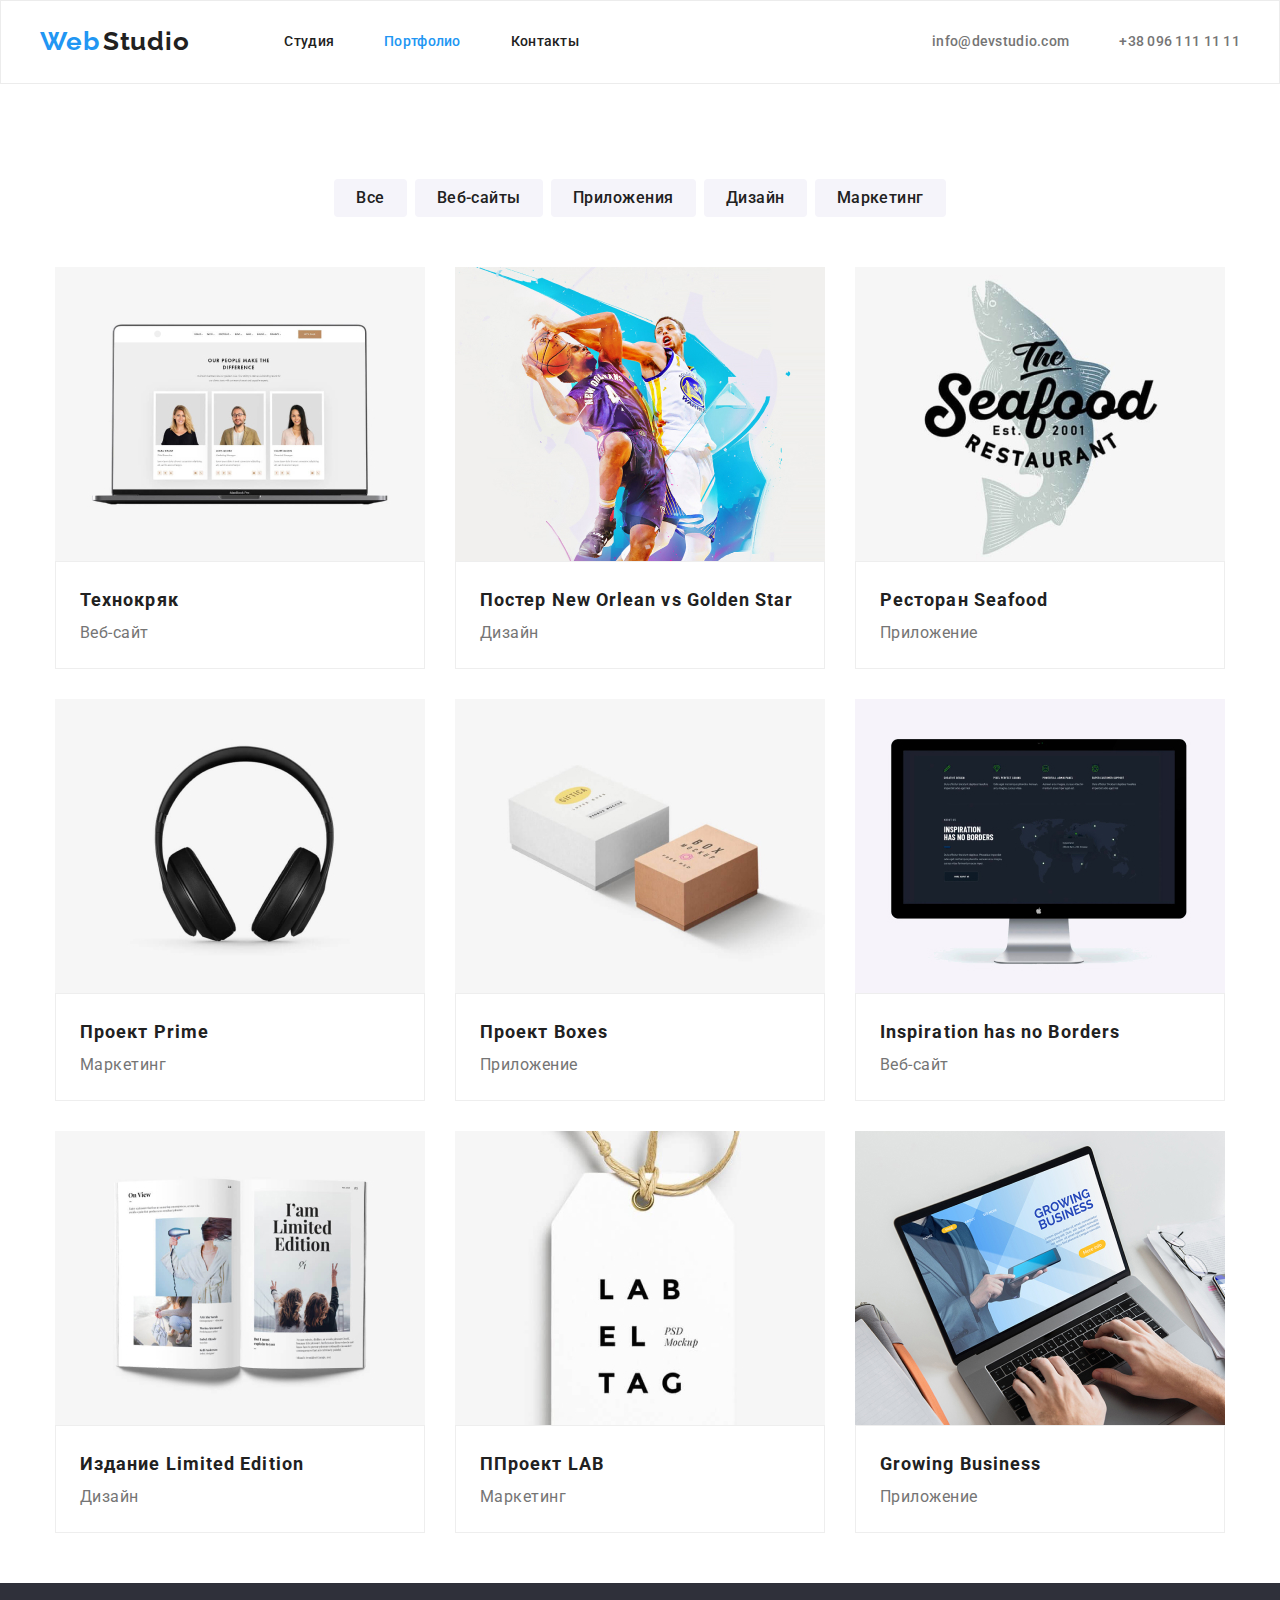
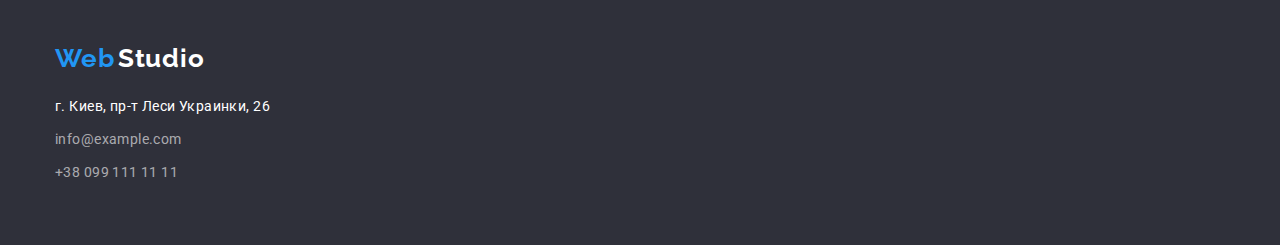
==== portfolio.html @ bc2faef5 "добавлен градиент на оверлее" ====
<!DOCTYPE html>
<html lang="ru">
<head>
    <meta charset="UTF-8">
    <meta http-equiv="X-UA-Compatible" content="IE=edge">
    <meta name="viewport" content="width=device-width, initial-scale=1.0">
    <title>Портфолио</title>
    <link rel="preconnect" href="https://fonts.gstatic.com"/>
    <link href="https://fonts.googleapis.com/css2?family=Roboto:wght@400;500;700;900&display=swap" rel="stylesheet"/>   
    <link rel="stylesheet" href="https://cdnjs.cloudflare.com/ajax/libs/modern-normalize/1.0.0/modern-normalize.min.css"/>
    <link rel="stylesheet" href="./css/styles.css"/>
</head>
<body>
  <header class="page-header">
    <!--Навигация-->
    <div class="container">
      <nav class="nav">
        <a href="" class="link logo"><span class="logo-span">Web</span> <span class="span-studio">Studio</span></a>
        <ul class="list menu">
          <li class="menu-item"><a class="link link-nav"  href="./index.html">Студия</a></li>
          <li class="menu-item"><a class="link link-nav active"  href="">Портфолио</a></li>
          <li class="menu-item"><a class="link link-nav"  href="">Контакты</a></li>
        </ul>
      </nav>
      <ul class="list menu cont-list">
        <li  class="menu-item"><a class="link cap-contact"  href="mailto:info@devstudio.com">info@devstudio.com</a></li>
        <li class="menu-item"><a class="link cap-contact"  href="tel:+380961111111">+38 096 111 11 11</a></li>
      </ul>
    </div>
  </header>
      <!--Секция кнопок-->
    <main>
      <section class="but-section section-foto">
        <div class="container">
          <ul class="list but">
            <li class="click-item"><button type="button" class="box click-bt click-but">Все</button></li>
            <li class="click-item"><button type="button" class="box click-bt click-but">Веб-сайты</button></li>
            <li class="click-item"><button type="button" class="box click-bt click-but">Приложения</button></li>
            <li class="click-item"><button type="button" class="box click-bt click-but">Дизайн</button></li>
            <li class="click-item"><button type="button" class="box click-bt click-but">Маркетинг</button></li>
          </ul>      
      <!--Секция фото 1-->        
          <ul class="list line-one">
              <li class="card-bg-portf">
                  <img src="./images/portfolio/section 1/img-1.jpg" width="370" height="294" alt="Технокряк">
                 <div class="box-car">
                    <h4 class="title-card">Технокряк</h4>
                    <p class="position-portf">Веб-сайт</p>
                 </div>
              </li>
              <li class="card-bg-portf">
                <img src="./images/portfolio/section 1/img-2.jpg" width="370" height="294" alt="Постер New Orlean vs Golden Star">
                <div class="box-car">
                  <h4 class="title-card">Постер New Orlean vs Golden Star</h4>
                  <p class="position-portf">Дизайн</p>
                </div>
              </li>
              <li class="card-bg-portf">
                <img src="./images/portfolio/section 1/img-3.jpg" width="370" height="294" alt="Ресторан Seafood">
                <div class="box-car">
                  <h4 class="title-card">Ресторан Seafood</h4>
                  <p class="position-portf">Приложение</p>
                </div>
              </li>       
      <!--Секция фото 2-->         
              <li class="card-bg-portf">
                  <img src="./images/portfolio/section 2/img-1.jpg" width="370" height="294" alt="Проект Prime">
                  <div class="box-car">
                    <h4 class="title-card">Проект Prime</h4>
                    <p class="position-portf">Маркетинг</p>
                  </div>
              </li>
              <li class="card-bg-portf">
                <img src="./images/portfolio/section 2/img-2.jpg" width="370" height="294" alt="Проект Boxes">
                <div class="box-car">
                  <h4 class="title-card">Проект Boxes</h4>
                  <p class="position-portf">Приложение</p>
                </div>
              </li>
              <li class="card-bg-portf">
                <img src="./images/portfolio/section 2/img-3.jpg" width="370" height="294" alt="Inspiration has no Borders">
                <div class="box-car">
                  <h4 lang="en" class="title-card">Inspiration has no Borders</h4>
                  <p class="position-portf">Веб-сайт</p>
                </div>
              </li>         
      <!--Секция фото 3-->        
              <li class="card-bg-portf">
                  <img src="./images/portfolio/section 3/img-1.jpg" width="370" height="294" alt="Издание Limited Edition">
                  <div class="box-car">
                    <h4 class="title-card">Издание Limited Edition</h4>
                    <p class="position-portf">Дизайн</p>
                  </div>
              </li>
              <li class="card-bg-portf">
                <img src="./images/portfolio/section 3/img-2.jpg" width="370" height="294" alt="Проект LAB">
                <div class="box-car">
                  <h4 class="title-card">ППроект LAB</h4>
                  <p class="position-portf">Маркетинг</p>
                </div>
              </li>
              <li class="card-bg-portf">
                <img src="./images/portfolio/section 3/img-3.jpg" width="370" height="294" alt="Growing Business">
                <div class="box-car">
                  <h4 lang="en" class="title-card">Growing Business</h4>
                  <p class="position-portf">Приложение</p>
                </div>
              </li>
          </ul>
        </div>
      </section>
    </main>
    <!--Адрес - контакты-->
    <footer class="footer-bg">
      <div class="container">
      <a href="" class="link"> <span class="logo-span">Web</span> <span class="span-withe">Studio</span></a>
        <address class="address">
          <ul class="list">
            <li class="city"><a class="link kiev"  href="">г. Киев, пр-т Леси Украинки, 26</a></li>
            <li class="mail"><a class="link footer-contact"  href="mailto:info@example.com">info@example.com</a></li>
            <li><a class="link footer-contact"  href="tel:+380991111111">+38 099 111 11 11</a></li>
          </ul>
        </address>
      </div>
      </footer> 
</body>
</html>
---- css/styles.css ----
@font-face {
    font-family: "Raleway";
    src:url(../fonts/raleway-v19-latin_cyrillic/raleway-v19-latin_cyrillic-700.woff) format('woff'),
    url(../fonts/raleway-v19-latin_cyrillic/raleway-v19-latin_cyrillic-700.woff2) format('woff2');
    font-weight: 700;
    font-style: normal;
    font-display: swap;
}
/*Обнуление стилей*/
html {
	box-sizing: border-box;
}
*,
*::after,
*::before {
	box-sizing: inherit;
}
h1,
h2,
h3,
h4,
h5,
h6,
p {
	margin-top: 0;
    margin-bottom: 0;
}
img {
    display: block;
    max-width: 100%;
    height: auto;
  }
:root {
    --main-text-color: #757575;
    --title-color: #212121;
    --accent-color: #2196F3;
    --alt-text-color: #FFFFFF;

    --line-bg: #FFFFFF; /* верхняя линия */
    --dark-bg: #2F303A; /* шапка + футер */
    --card-bg: #FFFFFF; /* карточки команды */
    --team--bg: #F5F4FA; /* шапка команды */
    --main-bg: #E5E5E5;
    

    --main-font: "Roboto", sans-serif; /* основной текст */
    --name-site: "Raleway", sans-serif; /* названия сайта */
}

body {
   font-family: var(--main-font);
   font-size: 14px;
   line-height: 1.71;
   letter-spacing: 0.03em;
   color: var(--main-text-color);
}
/*Общий контейнер для центрирования и ограничения контента по ширине*/
.container {
    width: 1200px;
    padding-left: 15px;
    padding-right: 15px;
    margin-left: auto;
    margin-right: auto;
}
/*Логотип*/
.logo-span {
    font-family: var(--name-site);
    font-weight: bold;
    font-size: 26px;
    line-height: 1.19;
    letter-spacing: 0.03em;
    color: var(--accent-color);
}
.span-studio {
    font-family: var(--name-site);
    font-weight: bold;
    font-size: 26px;
    line-height: 1.19;
    letter-spacing: 0.03em;
    color: var(--title-color);
}
.span-withe {
    font-family: var(--name-site);
    font-weight: bold;
    font-size: 26px;
    line-height: 1.19;
    letter-spacing: 0.03em;
    color: var(--alt-text-color);
}
/* сброс цвета ссылок и подчёркивания */
.link {
    color: inherit;
    text-decoration: none;
}
/* подсветка ссылок и кнопок */
.link:hover,
.link:focus {
    color: var(--accent-color);
}

.link-nav {
    font-weight: 500;
    line-height: 1.14;
    letter-spacing: 0.02em;
    color: var(--title-color);
}
/*Почта Телефон Шапка*/
.cap-contact {
font-weight: 500;
line-height: 1.14;
letter-spacing: 0.02em;
}
/* сброс маркировки списков */
.list {
    margin: 0;
    padding-left: 0;
    list-style: none;
}
/* сброс курсивного шрифта italic */
.address {
    font-style: inherit;
    margin-top: 20px;
}
/*Выравнивание меню*/
.menu {
    display: flex;
    align-items: center;
}
.menu-item:not(:last-child) {
    margin-right: 50px;
}
.logo {
    margin-right: 95px;
}
.page-header .container {
    display: flex;
    align-items: center;
    padding: 25px 0px;
}
.cont-list {
    margin-left: auto;
}
.page-header {
    border: 1px solid #ECECEC;
    display: flex;
}
.nav {
    display: flex;
    align-items: center;
}
/*Кнопка*/
.click {
    display: block;
    width: 200px;
    height: 50px;
    font-weight: 700;
    font-size: 16px;
    line-height: 1.87;
    letter-spacing: 0.06em;
    color: var(--alt-text-color);
    background: #2196F3;
    box-shadow: 0px 4px 4px rgba(0, 0, 0, 0.15);
    border-radius: 4px;
    border: none;
    margin-top: 30px;
    margin-left: auto;
    margin-right: auto;
}
/* эффективные решения для вашего бизнеса */
.page-title { 
    width: 696px;
    font-weight: 900;
    font-size: 44px;
    line-height: 1.36;
    text-align: center;
    letter-spacing: 0.06em;
    text-transform: uppercase;
    color: var(--alt-text-color);
    margin-left: auto;
    margin-right: auto;
}
/* заголовки h2 */
.section-title {
    font-family: var(--main-font);
    font-size: 36px;
    line-height: 1.17x;
    text-align: center;
    color: var(--title-color);
    margin-bottom: 50px;
}
/* заголовок h3 */
.mini-title {
    font-family: var(--main-font);
    font-size: 14px;
    line-height: 1.14;
    text-transform: uppercase;
    color: var(--title-color);
}
/* Команда*/
.team {
    font-family: var(--main-font);
    font-weight: 500;
    font-size: 16px;
    line-height: 1.19;
    color: var(--title-color);
    text-align: center;
    margin-bottom: 10px;
}
.team-block {
    padding: 30px 60px;
}
/*Параграфы описаний*/
.paragraph {
    width: 270px;
    font-size: 14px;
    line-height: 1.71;
    letter-spacing: 0.03em;
    margin-top: 10px;
}
.details {
    display: flex;
}
.details-item:not(:last-child) {
    margin-right: 30px;
}
.section-detal {
    padding-top: 95px;
    padding-bottom: 95px;
}
/* Занятость в фото */
.work-foto {
    display: flex;
    justify-content:space-between;
}
.section-foto {
    padding-bottom: 95px;
}
/*Должность*/
.position {  
    font-size: 16px;
    line-height: 1.19;
    text-align: center;
}
.foto-card {
    display: flex;
    justify-content:space-between;
}
/*Фоны*/
.footer-bg {
    padding-top: 60px;
    padding-bottom: 60px;
    background: #2F303A;
}
.overlay {
    max-width: 1600px;
    height: 600px;
    margin-right: auto;
    margin-left: auto;  
    background-image: linear-gradient( 
        to right,
        rgba(47, 48, 58, 0.4),
        rgba(47, 48, 58, 0.4)), url(/images/img-overlay.jpg);
    /* background-repeat: no-repeat; */
}
.dark-bg {
    /* background-color: var(--dark-bg); */
    padding-top: 200px;
    padding-bottom: 200px;
}
.team-bg {
    background-color: var(--team--bg);
    padding-top: 95px;
    padding-bottom: 95px;
}
/*Карточки*/
.card-bg {
    box-shadow: 0px 1px 3px rgba(0, 0, 0, 0.12), 0px 1px 1px rgba(0, 0, 0, 0.14), 0px 2px 1px rgba(0, 0, 0, 0.2);
    border-radius: 0px 0px 4px 4px;

    background-color: var(--card-bg);
}
/*Футер Контакты*/
.footer-contact {
    line-height: 1.71;
    color: rgba(255, 255, 255, 0.6);
}
/*Адресс Киев - белым*/
.kiev {
line-height: 1.71;
letter-spacing: 0.03em;
color: var(--alt-text-color)
}
.city:not(:last-child) {
    margin-bottom: 9px;
}
.mail:not(:last-child) {
    margin-bottom: 9px;
}

/*Курсор для кнопки*/
.box {
     cursor: pointer;
}


/*Страница Портфолио*/

/* Кнопки */
.click-bt {
    display: block;
    font-weight: 500;
    font-size: 16px;
    line-height: 1.62;
    letter-spacing: 0.03em;
    color: var(--title-color);
    background: #F5F4FA;
    border-radius: 4px;
    border: none;
}
.click-but {
    padding: 6px 22px;
}
.click-item:not(:last-child) {
    margin-right: 8px;
}
.click-bt:hover,
.click-bt:focus {
    color: #FFFFFF;
    background: #2196F3;
}
.but {
    display: flex;
    flex-wrap: wrap;
    justify-content: center;
    margin-bottom: 50px;
}
.but-section {
    padding-top: 95px;
    padding-bottom: 50px;
}

/* Заглавие картинок */
.box-car {
    border: 1px solid #EEEEEE;
    padding: 20px 24px;
}
.title-card {
font-size: 18px;
line-height: 2;
letter-spacing: 0.06em;
color: #212121;
}
.position-portf {
    font-size: 16px;
    line-height: 1.88;
    letter-spacing: 0.03em;
    color: var(--main-text-color);
}
/* Подсветка текущей страницы */
.active {
    color: var(--accent-color);
}
/* Карточки bg портфолио */
.card-bg-portf {
    background: #FFFFFF;
    /* border: 1px solid #EEEEEE; */
    box-sizing: border-box;
    margin-left: 30px;
    margin-top: 30px;
    flex-basis: calc((100% - 3 * 30px) / 3);
}
.line-one {
    display: flex;
    flex-wrap: wrap;
    margin-left: -30px;
    margin-top: -30px;
}
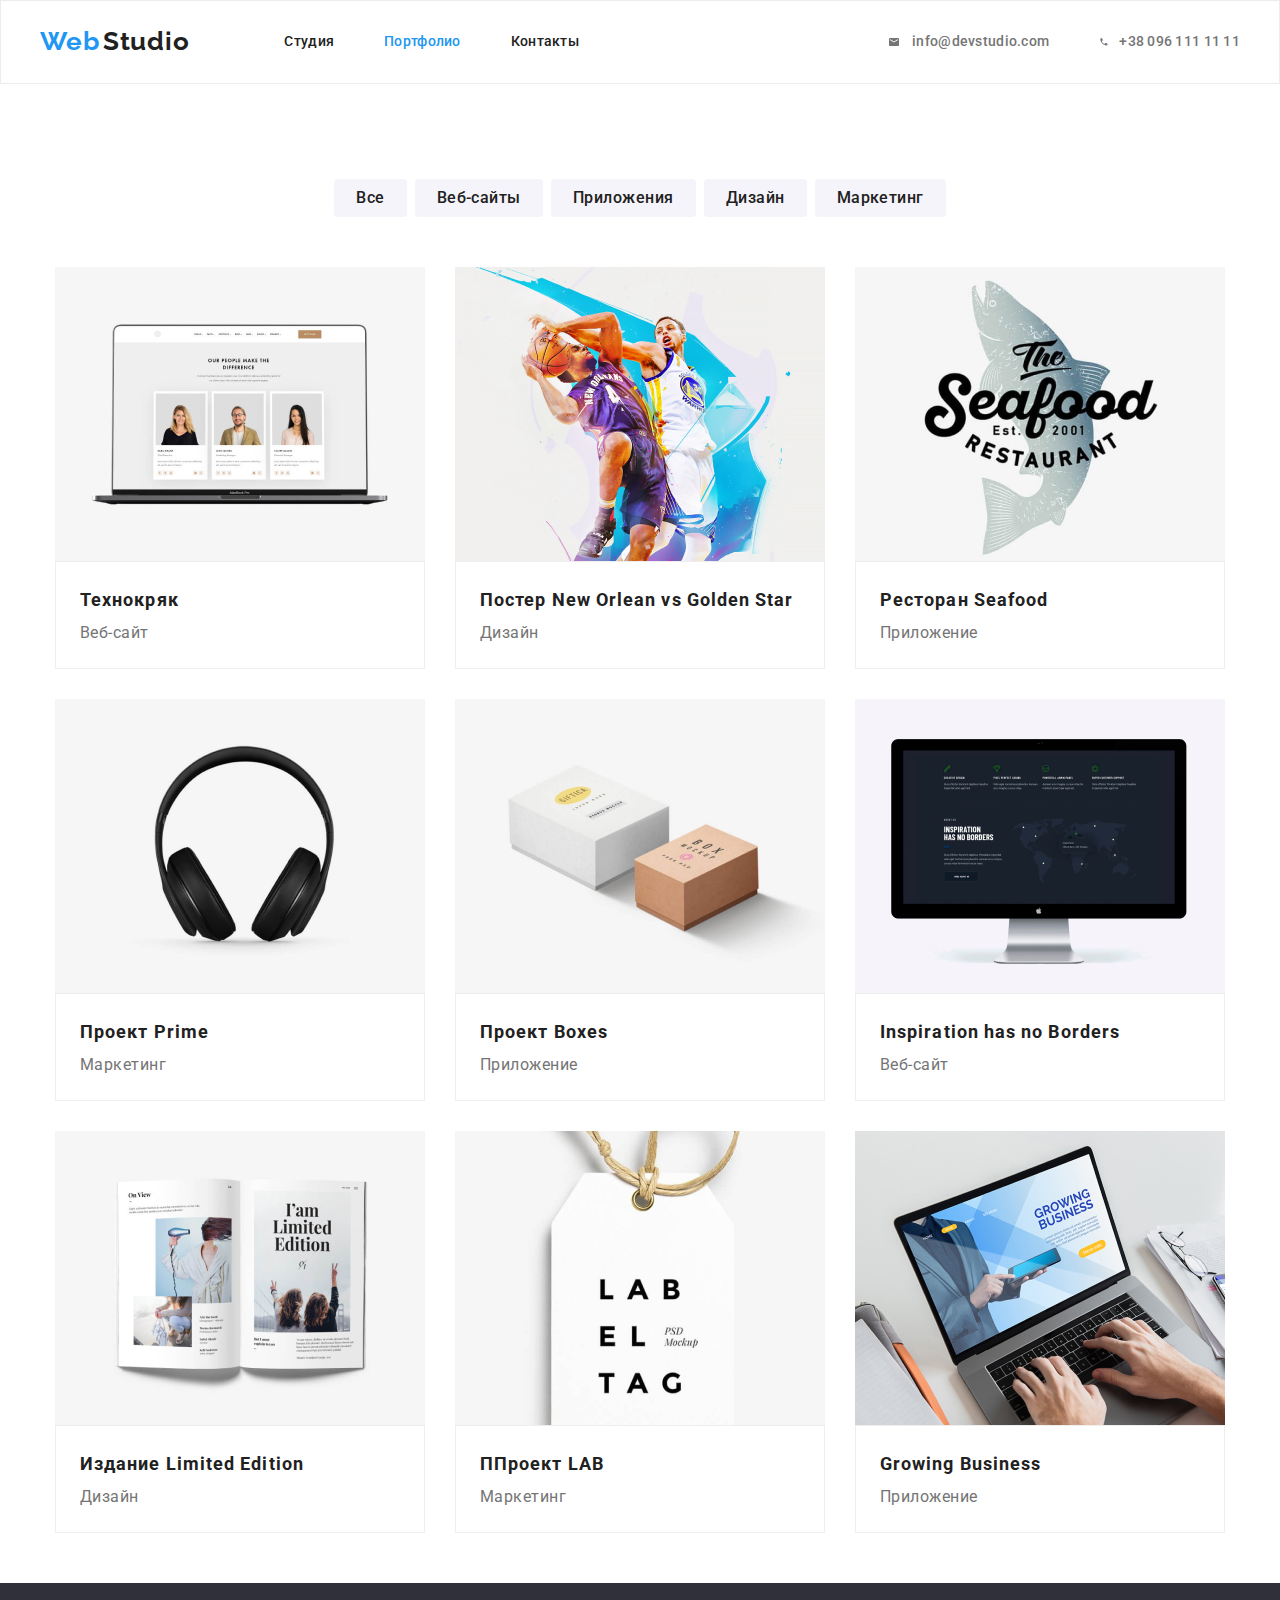
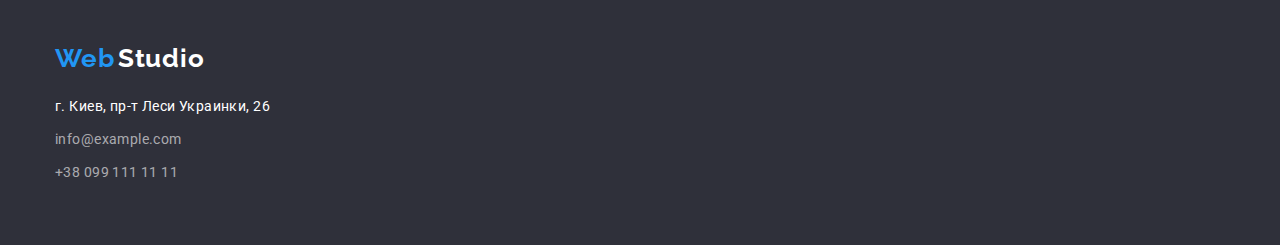
==== commit 9c824c52: "добавлена иконка почта и телефон" ====
--- a/portfolio.html
+++ b/portfolio.html
@@ -23,8 +23,16 @@
         </ul>
       </nav>
       <ul class="list menu cont-list">
-        <li  class="menu-item"><a class="link cap-contact"  href="mailto:info@devstudio.com">info@devstudio.com</a></li>
-        <li class="menu-item"><a class="link cap-contact"  href="tel:+380961111111">+38 096 111 11 11</a></li>
+        <li  class="menu-item"><a class="link cap-contact"  href="mailto:info@devstudio.com">
+          <svg class="mail-icon">
+            <use href="./images/icons/sprite.svg#icon-email"></use>
+          </svg>
+          info@devstudio.com</a></li>
+        <li class="menu-item"><a class="link cap-contact"  href="tel:+380961111111">
+          <svg class="phone-icon">
+            <use href="./images/icons/sprite.svg#icon-phone"></use>
+          </svg>
+          +38 096 111 11 11</a></li>
       </ul>
     </div>
   </header>
--- a/css/styles.css
+++ b/css/styles.css
@@ -106,9 +106,23 @@
 }
 /*Почта Телефон Шапка*/
 .cap-contact {
+    display: flex;
+    align-items: center;
 font-weight: 500;
 line-height: 1.14;
 letter-spacing: 0.02em;
+}
+.mail-icon {
+width: 16px;
+height: 12px;
+margin-right: 10px;
+fill: currentColor;
+}
+.phone-icon {
+width: 10px;
+height: 16px;
+margin-right: 10px;
+fill: currentColor;
 }
 /* сброс маркировки списков */
 .list {
@@ -207,7 +221,7 @@
     margin-bottom: 10px;
 }
 .team-block {
-    padding: 30px 60px;
+    padding: 30px 32px;
 }
 /*Параграфы описаний*/
 .paragraph {
@@ -244,6 +258,38 @@
 .foto-card {
     display: flex;
     justify-content:space-between;
+}
+/* Социальные Сети */
+.social-icons {
+    display: inline-flex;
+}
+.social-icons-item:not(:last-child) {
+    margin-right: 10px;
+}
+.social-icons-link {
+    display: flex;
+    align-items: center;
+    justify-content: center;
+    width: 44px;   
+    height: 44px;
+    border-radius: 50%;
+    background-color: #ffffff;
+}
+.social-icons-link:hover .social-icons-svg,
+.social-icons-link:focus .social-icons-svg {
+    fill: #ffffff;
+}
+.social-icons-link:hover {
+    background: var(--accent-color);
+}
+.social-icons-link:focus {
+    background: var(--accent-color);
+}
+
+.social-icons-svg {
+    width: 20px;
+    height: 20px;
+    fill: #AFB1B8;;
 }
 /*Фоны*/
 .footer-bg {
@@ -260,10 +306,10 @@
         to right,
         rgba(47, 48, 58, 0.4),
         rgba(47, 48, 58, 0.4)), url(/images/img-overlay.jpg);
-    /* background-repeat: no-repeat; */
+        background-color: #C4C4C4;
+     background-repeat: no-repeat; 
 }
 .dark-bg {
-    /* background-color: var(--dark-bg); */
     padding-top: 200px;
     padding-bottom: 200px;
 }
@@ -279,6 +325,34 @@
 
     background-color: var(--card-bg);
 }
+
+/* Постоянные клиенты - Компании */
+.company-bord {
+    padding-top: 95px;
+    padding-bottom: 95px;
+}
+.company-icons {
+    display: inline-flex;
+    width: 170px;
+    height: 92px;
+    border: 1px solid #AFB1B8;
+    box-sizing: border-box;
+    border-radius: 4px;
+    padding: 16px 32px;
+}
+.company-icons-link {
+    display: flex;
+    justify-content: center;
+    align-items: center;
+}
+.company-icons-svg {
+    width: 106px;
+    height: 60px;
+}
+.company-icons-link:hover .company-icons-svg, 
+.company-icons-link:focus .company-icons-svg {
+    fill: var(--accent-color);
+} 
 /*Футер Контакты*/
 .footer-contact {
     line-height: 1.71;
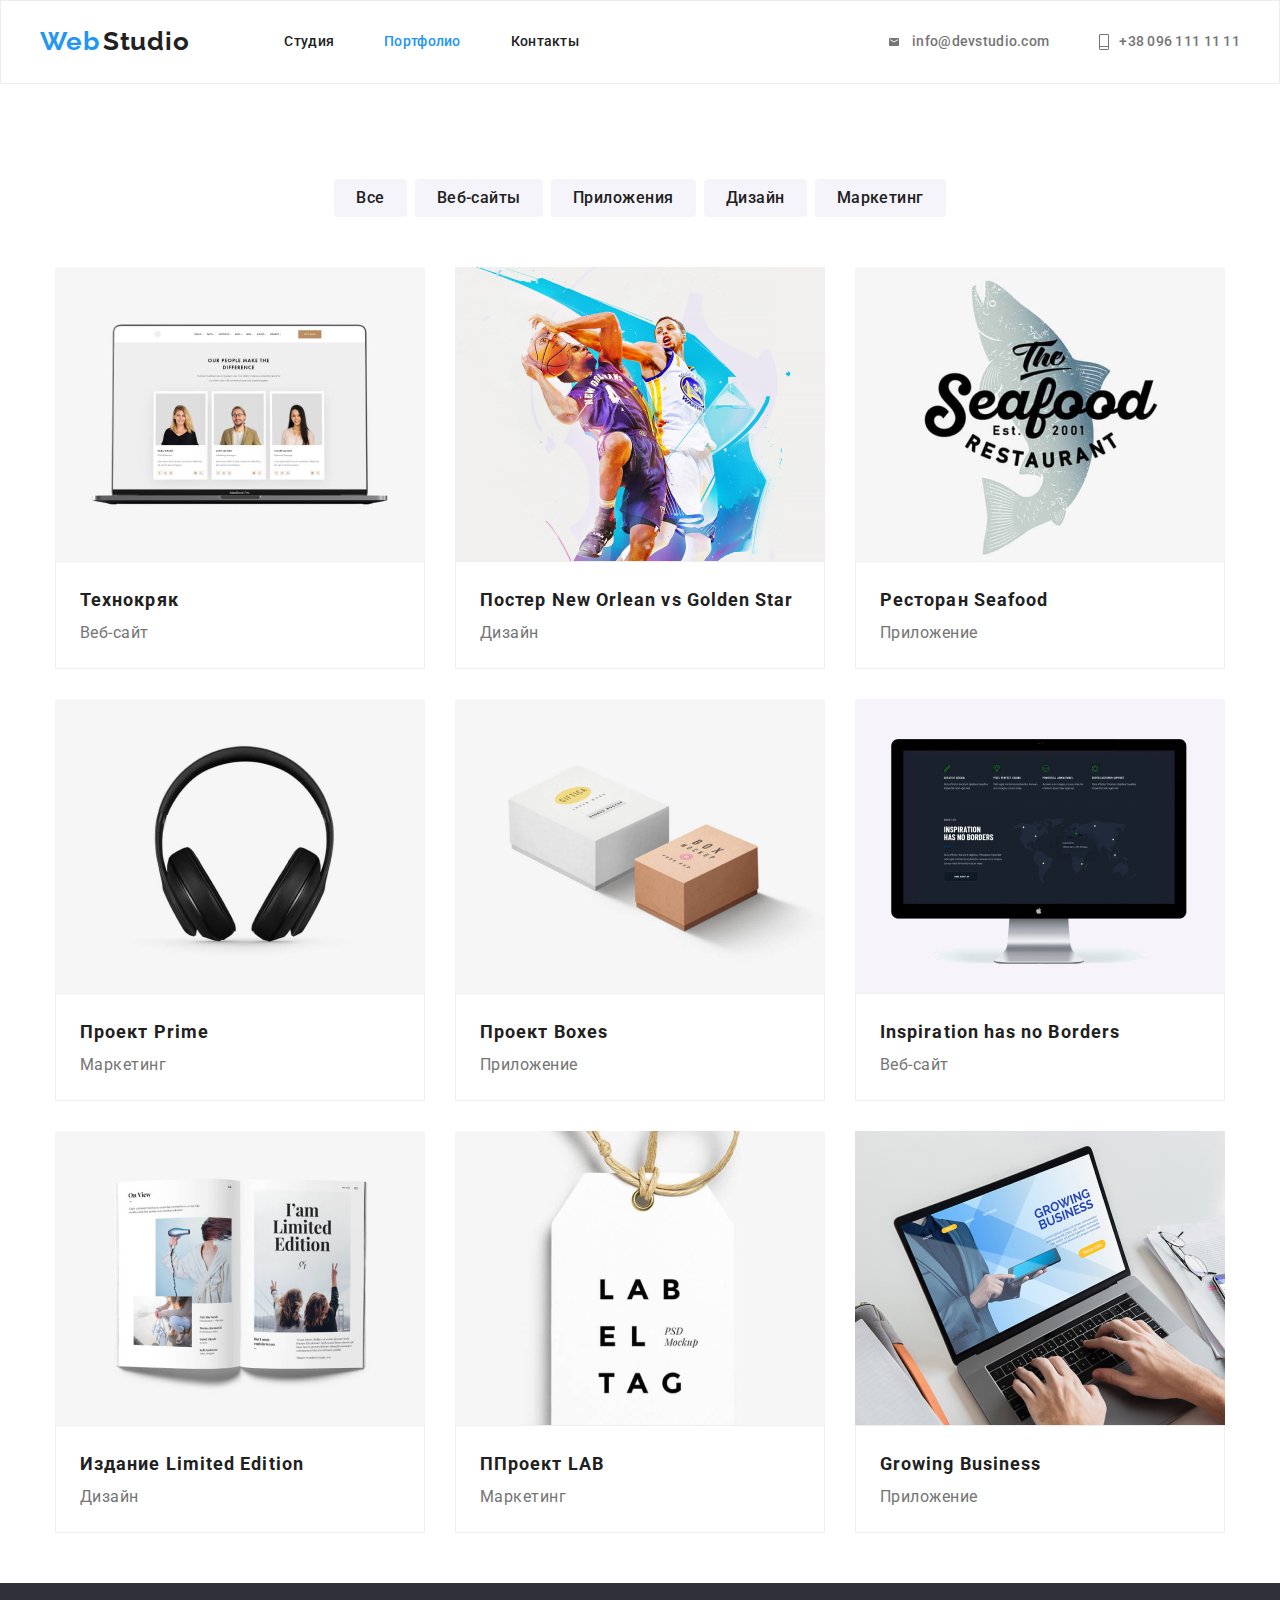
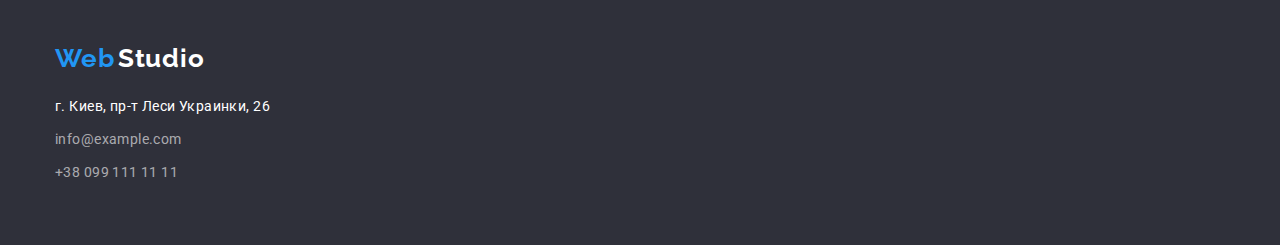
==== commit b68b5d55: "работа с футером, добавление соцсетей" ====
--- a/portfolio.html
+++ b/portfolio.html
@@ -30,7 +30,7 @@
           info@devstudio.com</a></li>
         <li class="menu-item"><a class="link cap-contact"  href="tel:+380961111111">
           <svg class="phone-icon">
-            <use href="./images/icons/sprite.svg#icon-phone"></use>
+            <use href="./images/icons/sprite.svg#icon-cell"></use>
           </svg>
           +38 096 111 11 11</a></li>
       </ul>
@@ -50,11 +50,13 @@
       <!--Секция фото 1-->        
           <ul class="list line-one">
               <li class="card-bg-portf">
+                <a href="" class="link">              
                   <img src="./images/portfolio/section 1/img-1.jpg" width="370" height="294" alt="Технокряк">
                  <div class="box-car">
                     <h4 class="title-card">Технокряк</h4>
                     <p class="position-portf">Веб-сайт</p>
                  </div>
+                </a>             
               </li>
               <li class="card-bg-portf">
                 <img src="./images/portfolio/section 1/img-2.jpg" width="370" height="294" alt="Постер New Orlean vs Golden Star">
--- a/css/styles.css
+++ b/css/styles.css
@@ -223,6 +223,21 @@
 .team-block {
     padding: 30px 32px;
 }
+/* Иконки Спутника, Космонавта... */
+.border-icon {
+    display: flex;
+    justify-content: center;
+    align-items: center;
+    width: 270px;
+    height: 120px;
+    background: #F5F4FA;
+    border-radius: 4px;
+    margin-bottom: 30px;
+}
+.size-icon {
+    width: 70px;
+    height: 70px;
+}
 /*Параграфы описаний*/
 .paragraph {
     width: 270px;
@@ -305,7 +320,7 @@
     background-image: linear-gradient( 
         to right,
         rgba(47, 48, 58, 0.4),
-        rgba(47, 48, 58, 0.4)), url(/images/img-overlay.jpg);
+        rgba(47, 48, 58, 0.4)), url(../images/img-overlay.jpg);
         background-color: #C4C4C4;
      background-repeat: no-repeat; 
 }
@@ -338,7 +353,12 @@
     border: 1px solid #AFB1B8;
     box-sizing: border-box;
     border-radius: 4px;
-    padding: 16px 32px;
+}
+.company-name {
+    display: flex;
+}
+.company-position {
+    margin-right: 30px;
 }
 .company-icons-link {
     display: flex;
@@ -346,6 +366,7 @@
     align-items: center;
 }
 .company-icons-svg {
+    fill: #AFB1B8;
     width: 106px;
     height: 60px;
 }
@@ -353,6 +374,9 @@
 .company-icons-link:focus .company-icons-svg {
     fill: var(--accent-color);
 } 
+a:hover {
+    border-color: var(--accent-color);
+}
 /*Футер Контакты*/
 .footer-contact {
     line-height: 1.71;
@@ -369,6 +393,14 @@
 }
 .mail:not(:last-child) {
     margin-bottom: 9px;
+}
+/* Раздел Присоединяйтесь */
+.mini-title-ft {
+    font-family: var(--main-font);
+    font-size: 14px;
+    line-height: 1.14;
+    text-transform: uppercase;
+    color: #FFFFFF;
 }
 
 /*Курсор для кнопки*/
@@ -412,6 +444,7 @@
     padding-top: 95px;
     padding-bottom: 50px;
 }
+/* Тени карточек */
 
 /* Заглавие картинок */
 .box-car {
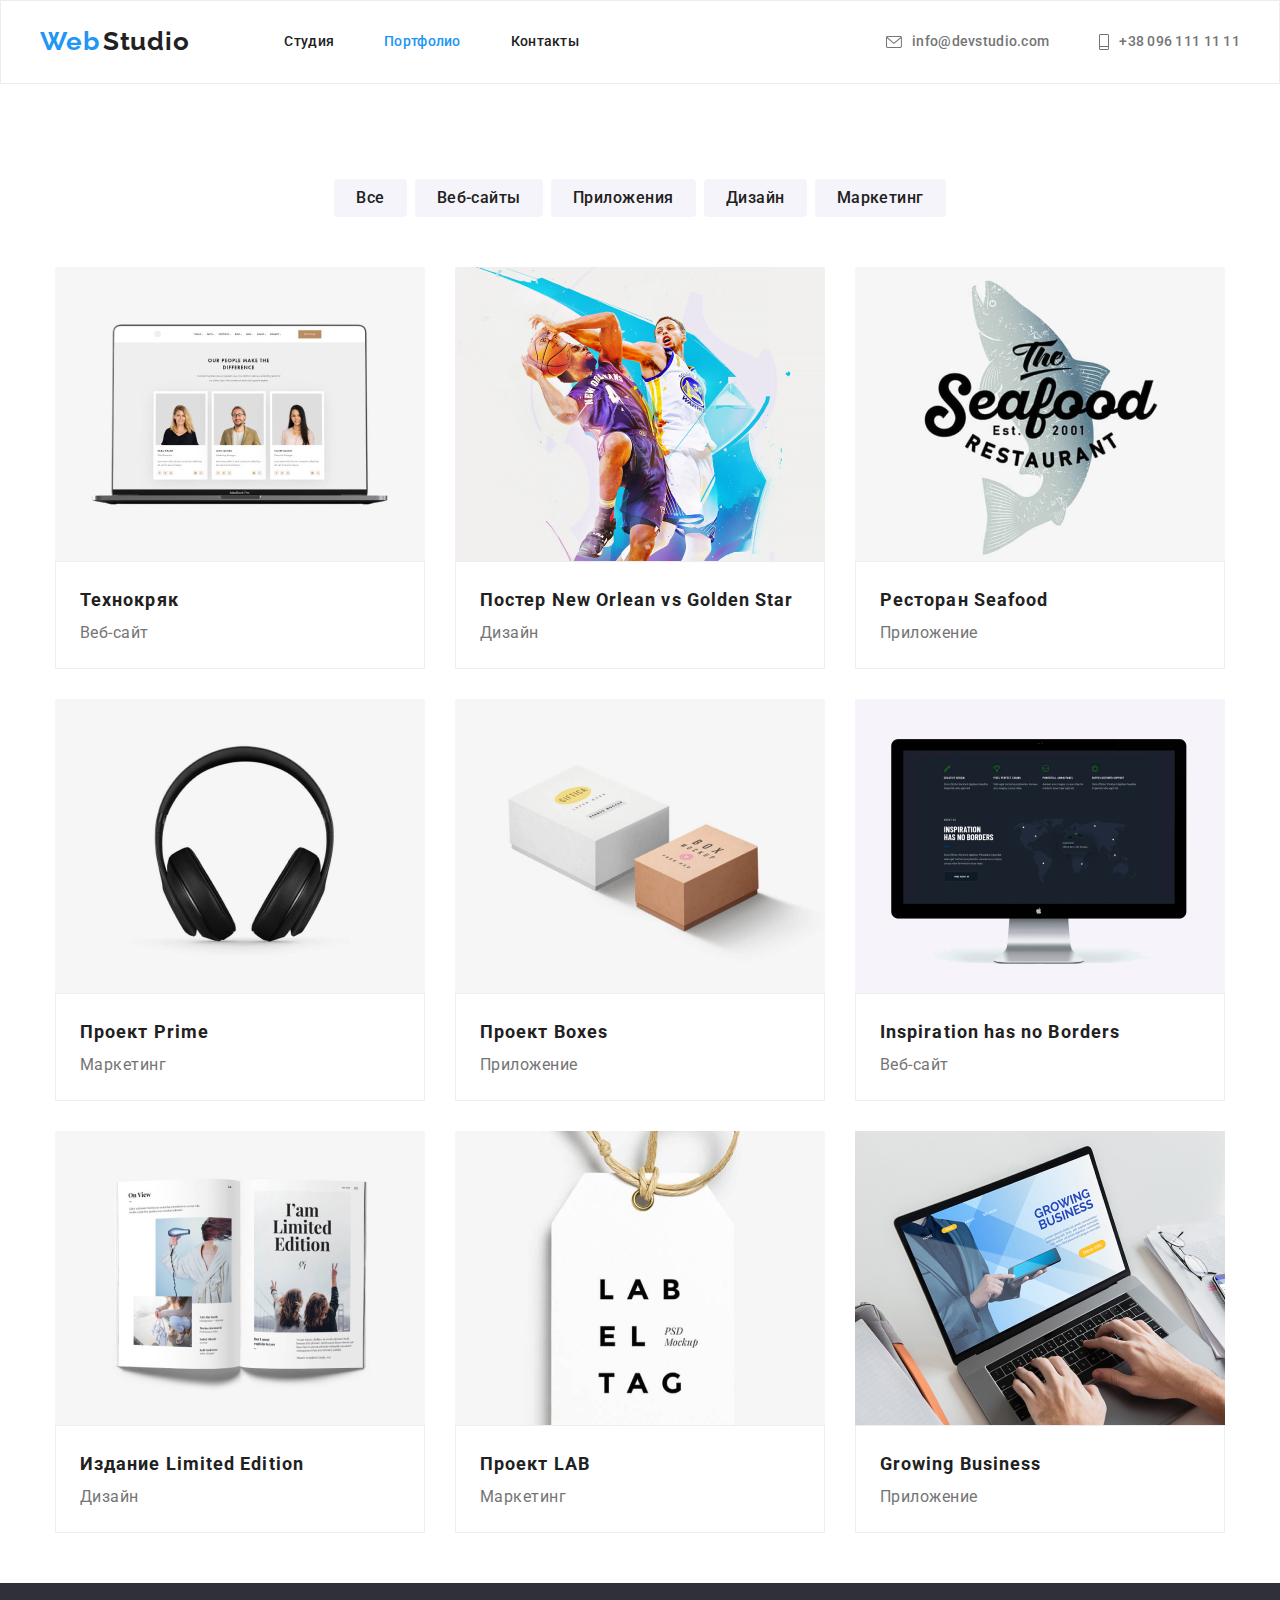
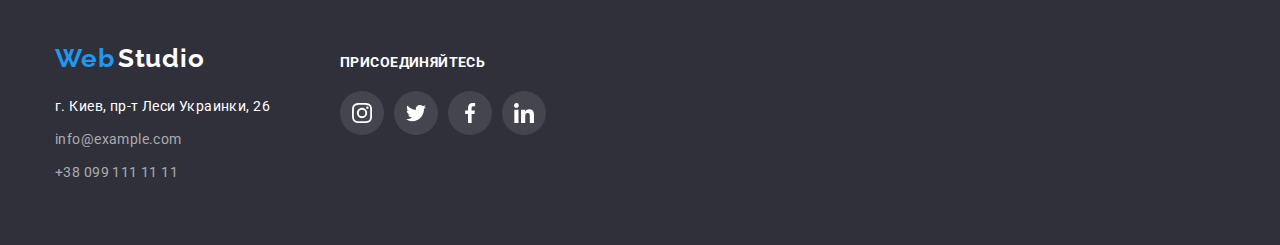
==== commit b7a7d4a0: "сделан footer с соц сетями" ====
--- a/portfolio.html
+++ b/portfolio.html
@@ -25,7 +25,7 @@
       <ul class="list menu cont-list">
         <li  class="menu-item"><a class="link cap-contact"  href="mailto:info@devstudio.com">
           <svg class="mail-icon">
-            <use href="./images/icons/sprite.svg#icon-email"></use>
+            <use href="./images/icons/sprite.svg#icon-envelope"></use>
           </svg>
           info@devstudio.com</a></li>
         <li class="menu-item"><a class="link cap-contact"  href="tel:+380961111111">
@@ -105,7 +105,7 @@
               <li class="card-bg-portf">
                 <img src="./images/portfolio/section 3/img-2.jpg" width="370" height="294" alt="Проект LAB">
                 <div class="box-car">
-                  <h4 class="title-card">ППроект LAB</h4>
+                  <h4 class="title-card">Проект LAB</h4>
                   <p class="position-portf">Маркетинг</p>
                 </div>
               </li>
@@ -122,14 +122,49 @@
     </main>
     <!--Адрес - контакты-->
     <footer class="footer-bg">
-      <div class="container">
-      <a href="" class="link"> <span class="logo-span">Web</span> <span class="span-withe">Studio</span></a>
-        <address class="address">
-          <ul class="list">
-            <li class="city"><a class="link kiev"  href="">г. Киев, пр-т Леси Украинки, 26</a></li>
-            <li class="mail"><a class="link footer-contact"  href="mailto:info@example.com">info@example.com</a></li>
-            <li><a class="link footer-contact"  href="tel:+380991111111">+38 099 111 11 11</a></li>
-          </ul>
+      <div class="container position-ft">
+        <div>
+          <a href="" class="link"> <span class="logo-span">Web</span> <span class="span-withe">Studio</span></a>
+            <address class="address">
+              <ul class="list">
+                <li class="city"><a class="link kiev"  href="https://goo.gl/maps/7i1z6nDNtPPJx5457" target="_blank" rel="noopener noreferrer">г. Киев, пр-т Леси Украинки, 26</a></li>
+                <li class="mail"><a class="link footer-contact"  href="mailto:info@example.com">info@example.com</a></li>
+                <li><a class="link footer-contact"  href="tel:+380991111111">+38 099 111 11 11</a></li>
+              </ul>
+        </div>
+          <div class="ft-social">     
+            <h3 class="mini-title-ft">присоединяйтесь</h3>    
+            <ul class="list social-icons">                
+              <li class="social-icons-item">
+                <a href="" class="social-icons-link-ft" target="_blank" rel="noopener noreferrer">
+                  <svg class="social-icons-svg-ft">
+                    <use href="./images/icons/sprite.svg#icon-instagram"></use>
+                  </svg>
+                </a>
+              </li>
+              <li class="social-icons-item">
+                <a href="" class="social-icons-link-ft" target="_blank" rel="noopener noreferrer">
+                  <svg class="social-icons-svg-ft">
+                    <use href="./images/icons/sprite.svg#icon-twitter"></use>
+                  </svg>
+                </a>
+              </li>
+              <li class="social-icons-item">
+                <a href="" class="social-icons-link-ft" target="_blank" rel="noopener noreferrer">
+                  <svg class="social-icons-svg-ft">
+                    <use href="./images/icons/sprite.svg#icon-facebook"></use>
+                  </svg>
+                </a>
+              </li>
+              <li class="social-icons-item">
+                <a href="" class="social-icons-link-ft" target="_blank" rel="noopener noreferrer">
+                  <svg class="social-icons-svg-ft">
+                    <use href="./images/icons/sprite.svg#icon-linkedin"></use>
+                  </svg>
+                </a>
+              </li>  
+            </ul> 
+          </div>           
         </address>
       </div>
       </footer> 
--- a/css/styles.css
+++ b/css/styles.css
@@ -304,7 +304,7 @@
 .social-icons-svg {
     width: 20px;
     height: 20px;
-    fill: #AFB1B8;;
+    fill: #AFB1B8;
 }
 /*Фоны*/
 .footer-bg {
@@ -401,8 +401,35 @@
     line-height: 1.14;
     text-transform: uppercase;
     color: #FFFFFF;
-}
-
+    margin-bottom: 20px;
+}
+.ft-social {
+    margin-left: 70px;
+}
+.position-ft {
+    display: flex;
+    align-items: baseline;
+}
+.social-icons-link-ft {
+    display: flex;
+    align-items: center;
+    justify-content: center;
+    width: 44px;   
+    height: 44px;
+    border-radius: 50%;
+    background-color: rgba(255, 255, 255, 0.1);
+}
+.social-icons-svg-ft {
+    width: 20px;
+    height: 20px;
+    fill: #FFFFFF;
+}
+.social-icons-link-ft:hover {
+    background: var(--accent-color);
+}
+.social-icons-link-ft:focus {
+    background: var(--accent-color);
+}
 /*Курсор для кнопки*/
 .box {
      cursor: pointer;
